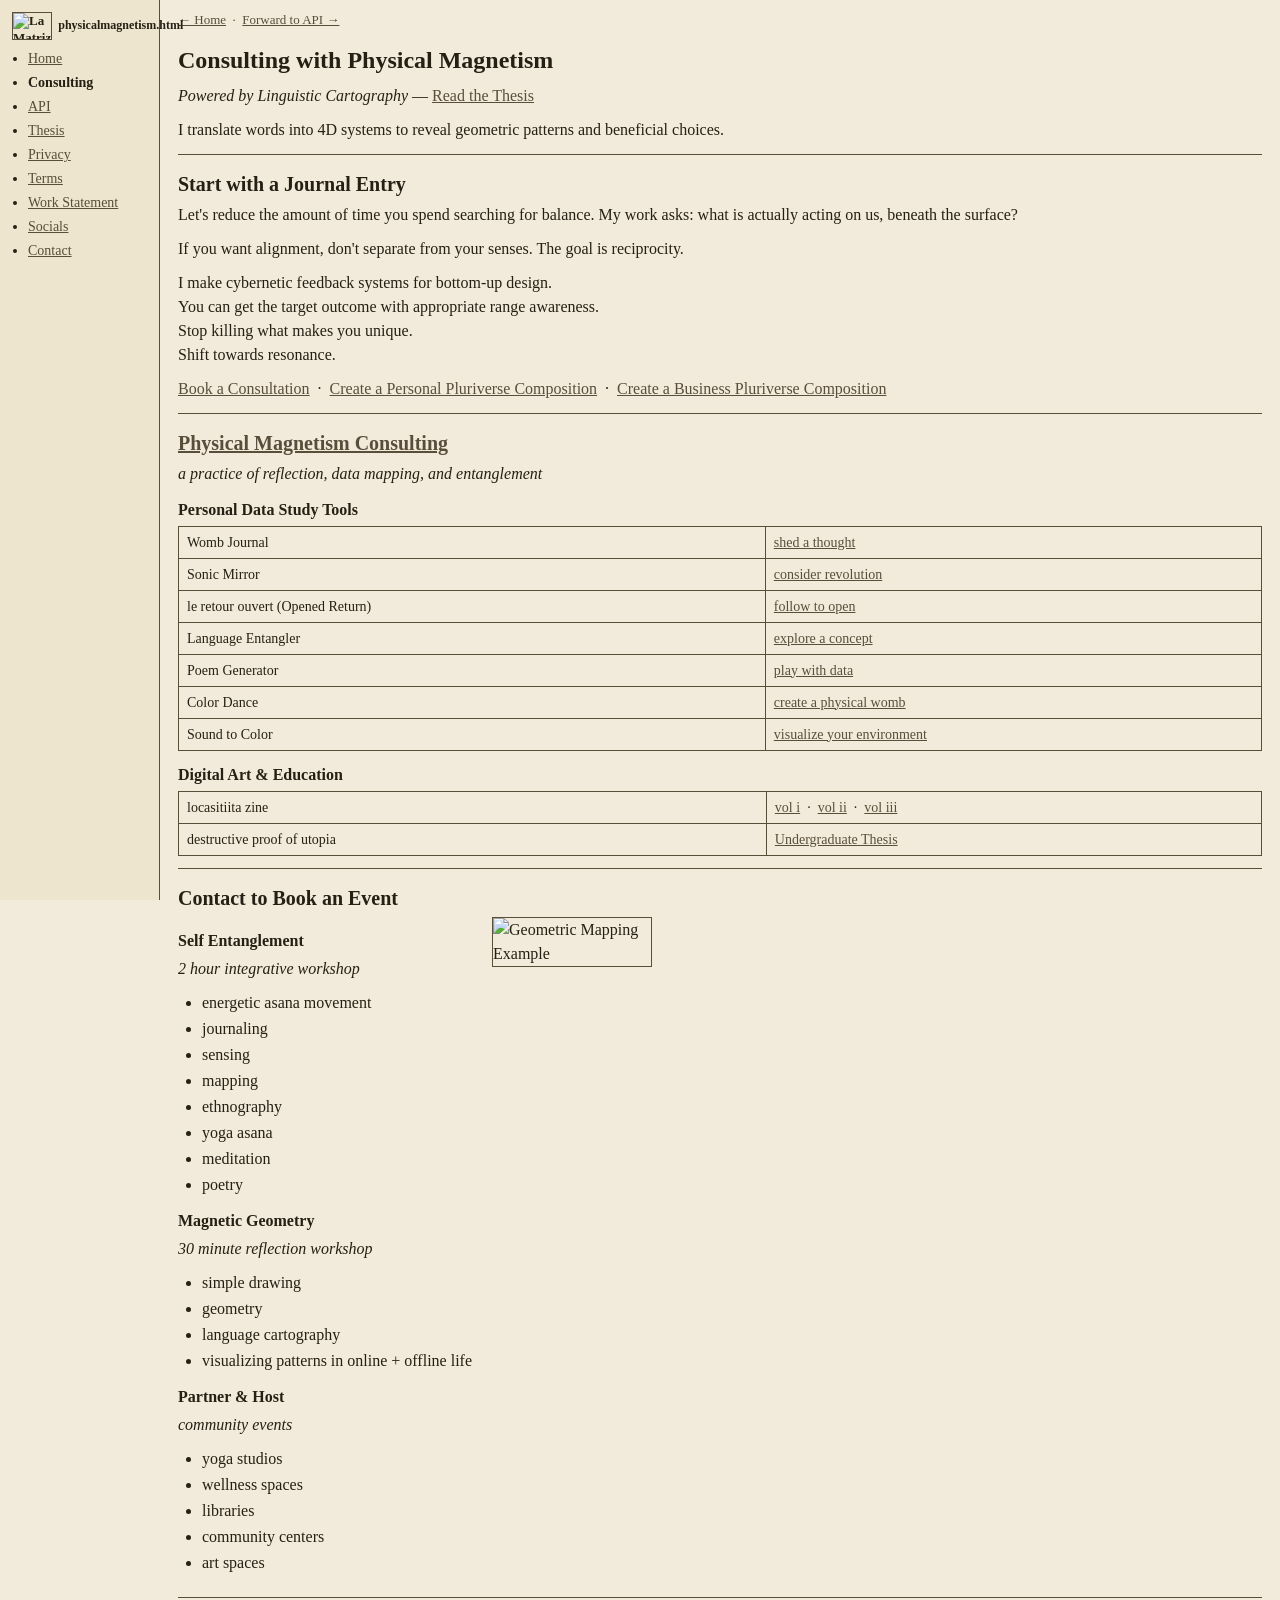
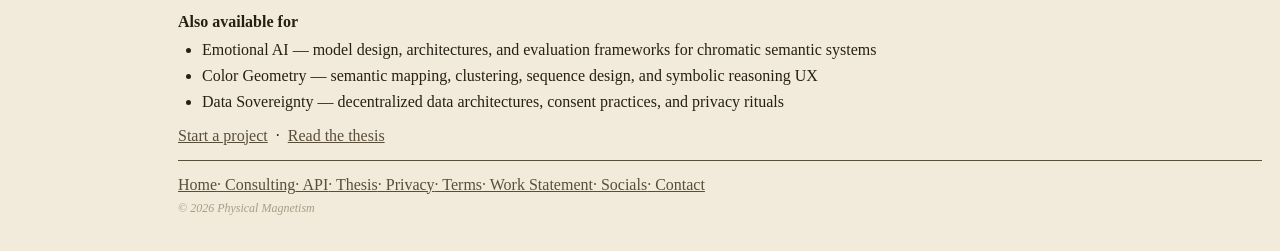
==== consulting.html @ 10ecc80a "Update fmt.Println output from 'Hello' to 'Goodbye'" ====
<!DOCTYPE html>
<html lang="en">
<head>
  <meta charset="utf-8">
  <title>Consulting — Physical Magnetism</title>
  <meta name="viewport" content="width=device-width, initial-scale=1">
  <meta name="description" content="Color-coded navigation for people and organizations. Map moods, memories, and habits into actionable color data with vector math. Coaching, workshops, and organizational change.">
  <link rel="stylesheet" href="assets/css/style.css">
  <link rel="stylesheet" href="https://cdnjs.cloudflare.com/ajax/libs/font-awesome/4.7.0/css/font-awesome.min.css">
  <meta property="og:title" content="Physical Magnetism Consulting">
  <meta property="og:description" content="Turn personal patterns into color-coded data. Grow with self-compassion. Redesign wellness by reclaiming from the inside out.">
  <script type="application/ld+json">
  {
    "@context":"https://schema.org",
    "@type":"ProfessionalService",
    "name":"Physical Magnetism Consulting",
    "url":"https://daniellegauthier.github.io/physicalmagnetism.html/consulting",
    "description":"Color intelligence consulting: coaching, workshops, and organizational design using semantic color math.",
    "areaServed":"Global"
  }
  </script>
</head>
<body>

<div class="page-wrap">

  <!-- SIDEBAR NAV -->
  <header>
    <a class="logo" href="/physicalmagnetism.html/">
      <img src="./assets/img/la matriz root only.png" alt="La Matriz logo">
      <span>physicalmagnetism.html</span>
    </a>
    <ul id="primaryNav">
      <li><a href="/physicalmagnetism.html/">Home</a></li>
      <li><strong>Consulting</strong></li>
      <li><a href="/physicalmagnetism.html/api">API</a></li>
      <li><a href="/physicalmagnetism.html/thesis">Thesis</a></li>
      <li><a href="/physicalmagnetism.html/privacy">Privacy</a></li>
      <li><a href="/physicalmagnetism.html/terms">Terms</a></li>
      <li><a href="/physicalmagnetism.html/gnh-work-statement">Work Statement</a></li>
      <li><a href="/physicalmagnetism.html/socials">Socials</a></li>
      <li><a href="/physicalmagnetism.html/contact">Contact</a></li>
    </ul>
  </header>

  <!-- MAIN CONTENT -->
  <main>

    <div class="breadcrumb">
      <a href="/physicalmagnetism.html/">← Home</a>
      &nbsp;·&nbsp;
      <a href="/physicalmagnetism.html/api">Forward to API →</a>
    </div>

    <h1>Consulting with Physical Magnetism</h1>

    <p><i>Powered by Linguistic Cartography</i> — <a href="/physicalmagnetism.html/thesis">Read the Thesis</a></p>

    <p>I translate words into 4D systems to reveal geometric patterns and beneficial choices.</p>

    <hr>

    <h2>Start with a Journal Entry</h2>

    <p>Let's reduce the amount of time you spend searching for balance. My work asks: what is actually acting on us, beneath the surface?</p>

    <p>If you want alignment, don't separate from your senses. The goal is reciprocity.</p>

    <p>I make cybernetic feedback systems for bottom-up design.<br>
    You can get the target outcome with appropriate range awareness.<br>
    Stop killing what makes you unique.<br>
    Shift towards resonance.</p>

    <p>
      <a href="mailto:daniellegauthier2028@u.northwestern.edu">Book a Consultation</a>
      &nbsp;·&nbsp;
      <a href="https://editor.p5js.org/danielle.gauthier6/full/QCKnAGTSh" target="_blank">Create a Personal Pluriverse Composition</a>
      &nbsp;·&nbsp;
      <a href="https://editor.p5js.org/danielle.gauthier6/full/ubnJx2fjD" target="_blank">Create a Business Pluriverse Composition</a>
    </p>

    <hr>

    <h2><a name="Tools">Physical Magnetism Consulting</a></h2>
    <p><i>a practice of reflection, data mapping, and entanglement</i></p>

    <h3>Personal Data Study Tools</h3>

    <table class="table-thin">
      <tr>
        <td>Womb Journal</td>
        <td><a href="https://editor.p5js.org/danielle.gauthier6/full/UQCgDYk7Y">shed a thought</a></td>
      </tr>
      <tr>
        <td>Sonic Mirror</td>
        <td><a href="https://editor.p5js.org/danielle.gauthier6/full/MUjGMUcQa">consider revolution</a></td>
      </tr>
      <tr>
        <td>le retour ouvert (Opened Return)</td>
        <td><a href="https://editor.p5js.org/danielle.gauthier6/full/TD5cWIAyF">follow to open</a></td>
      </tr>
      <tr>
        <td>Language Entangler</td>
        <td><a href="https://docs.google.com/spreadsheets/d/1f9bLfM0Z-9UA2cAxjXPMOPfu_QTDgPeLNGmZa6vpYf4/edit?usp=sharing">explore a concept</a></td>
      </tr>
      <tr>
        <td>Poem Generator</td>
        <td><a href="https://docs.google.com/spreadsheets/d/1xY7bdHrH6vYF24ND2mVLuHwfz6rR39mpGlOcW4nv6_Q/edit?usp=sharing">play with data</a></td>
      </tr>
      <tr>
        <td>Color Dance</td>
        <td><a href="https://editor.p5js.org/danielle.gauthier6/full/LN4763E7e">create a physical womb</a></td>
      </tr>
      <tr>
        <td>Sound to Color</td>
        <td><a href="https://editor.p5js.org/danielle.gauthier6/full/Rd5ll2FxD">visualize your environment</a></td>
      </tr>
    </table>

    <h3>Digital Art &amp; Education</h3>

    <table class="table-thin">
      <tr>
        <td>locasitiita zine</td>
        <td>
          <a href="https://drive.google.com/file/d/0B908Tv7dF0djN2IyeFRIYTVneDQ/view?usp=sharing&resourcekey=0-ykbKdmy56IcOqlrNtxfDOA">vol i</a>
          &nbsp;·&nbsp;
          <a href="https://drive.google.com/file/d/1Wyc52RCnheQ4eM17soRELqn1sS95nE2w/view?usp=sharing">vol ii</a>
          &nbsp;·&nbsp;
          <a href="https://drive.google.com/file/d/1OriPxwPJdP2R1Dx-RV4avvS5fjYZOgGS/view?usp=sharing">vol iii</a>
        </td>
      </tr>
      <tr>
        <td>destructive proof of utopia</td>
        <td><a href="https://drive.google.com/file/d/1WJAR9msfl7gYGvgrXPlm2n-GSRRZulFZ/view?usp=sharing">Undergraduate Thesis</a></td>
      </tr>
    </table>

    <hr>

    <h2>Contact to Book an Event</h2>

    <table>
      <tr>
        <td style="padding-right:20px;vertical-align:top;">

          <h3>Self Entanglement</h3>
          <p><i>2 hour integrative workshop</i></p>
          <ul>
            <li>energetic asana movement</li>
            <li>journaling</li>
            <li>sensing</li>
            <li>mapping</li>
            <li>ethnography</li>
            <li>yoga asana</li>
            <li>meditation</li>
            <li>poetry</li>
          </ul>

          <h3>Magnetic Geometry</h3>
          <p><i>30 minute reflection workshop</i></p>
          <ul>
            <li>simple drawing</li>
            <li>geometry</li>
            <li>language cartography</li>
            <li>visualizing patterns in online + offline life</li>
          </ul>

          <h3>Partner &amp; Host</h3>
          <p><i>community events</i></p>
          <ul>
            <li>yoga studios</li>
            <li>wellness spaces</li>
            <li>libraries</li>
            <li>community centers</li>
            <li>art spaces</li>
          </ul>

        </td>
        <td style="vertical-align:top;">
          <img src="./assets/img/geometric mapping.jpeg" alt="Geometric Mapping Example" width="160" style="border:1px solid #594E39;">
        </td>
      </tr>
    </table>

    <hr>

    <h3>Also available for</h3>
    <ul>
      <li>Emotional AI — model design, architectures, and evaluation frameworks for chromatic semantic systems</li>
      <li>Color Geometry — semantic mapping, clustering, sequence design, and symbolic reasoning UX</li>
      <li>Data Sovereignty — decentralized data architectures, consent practices, and privacy rituals</li>
    </ul>

    <p>
      <a href="mailto:daniellegauthier2028@u.northwestern.edu">Start a project</a>
      &nbsp;·&nbsp;
      <a href="/physicalmagnetism.html/thesis">Read the thesis</a>
    </p>

    <!-- Repeated nav at bottom -->
    <hr>
    <ul style="list-style:none;padding:0;margin:0;display:flex;flex-wrap:wrap;gap:0;">
      <li><a href="/physicalmagnetism.html/">Home</a></li>
      <li><a href="/physicalmagnetism.html/consulting"> · Consulting</a></li>
      <li><a href="/physicalmagnetism.html/api"> · API</a></li>
      <li><a href="/physicalmagnetism.html/thesis"> · Thesis</a></li>
      <li><a href="/physicalmagnetism.html/privacy"> · Privacy</a></li>
      <li><a href="/physicalmagnetism.html/terms"> · Terms</a></li>
      <li><a href="/physicalmagnetism.html/gnh-work-statement"> · Work Statement</a></li>
      <li><a href="/physicalmagnetism.html/socials"> · Socials</a></li>
      <li><a href="/physicalmagnetism.html/contact"> · Contact</a></li>
    </ul>
    <p class="meta">© <span id="y"></span> Physical Magnetism</p>

  </main>
</div><!-- end .page-wrap -->

<script>
  document.getElementById('y').textContent = new Date().getFullYear();
</script>

</body>
</html>
---- assets/css/style.css ----
/* =========================================================
   physicalmagnetism.html — style.css
   Reference aesthetic: jila.colorado.edu/~ajsh/insidebh/
   Document-web style. Earth palette. Browser-native structure.
   ========================================================= */

/* ---------- Reset (minimal — let browser do its thing) ---------- */
*, *::before, *::after { box-sizing: border-box; }
img, picture, video, canvas, svg { display: block; max-width: 100%; }
input, button, textarea, select { font: inherit; color: inherit; }

/* ---------- Design Tokens ---------- */
:root {
  --bg:           #F2EBDC;
  --surface:      #EDE5CE;
  --text:         #262014;
  --muted:        #594E39;
  --faint:        #A69D85;
  --border:       #594E39;
  --link:         #594E39;
  --link-visited: #7A4030;
  --link-hover:   #7A8C51;
  --accent:       #7A8C51;
  --accent-2:     #D9BA5F;
  --accent-rust:  #BF6849;
}

/* ---------- Base ---------- */
body {
  background: var(--bg);
  color: var(--text);
  font-family: Times New Roman, Times, serif;
  font-size: 16px;
  line-height: 1.5;
  margin: 0;
  padding: 0;
}

/* Links: underlined, colored — default web behavior */
a           { color: var(--link); text-decoration: underline; }
a:visited   { color: var(--link-visited); }
a:hover     { color: var(--link-hover); }

h1 { font-size: 24px; font-weight: bold; margin: 12px 0 6px; }
h2 { font-size: 20px; font-weight: bold; margin: 14px 0 4px; }
h3 { font-size: 16px; font-weight: bold; margin: 12px 0 4px; }

p  { margin: 0 0 10px; }
ul { margin: 4px 0 10px 24px; padding: 0; }
li { margin-bottom: 2px; }
hr { border: none; border-top: 1px solid var(--border); margin: 12px 0; }

pre, code {
  font-family: Courier New, Courier, monospace;
  font-size: 13px;
  background: var(--surface);
  padding: 0 2px;
}
pre {
  display: block;
  padding: 8px 10px;
  margin: 8px 0;
  border-left: 3px solid var(--accent);
  white-space: pre-wrap;
}

table { border-collapse: collapse; }
td    { vertical-align: top; padding: 0; }

/* ---------- Page layout: sidebar + content (table-based feel, CSS impl) ---------- */
.page-wrap {
  display: flex;
  align-items: flex-start;
  min-height: 100vh;
}

/* ---------- Sidebar nav ---------- */
.navbar,
header {
  width: 160px;
  flex-shrink: 0;
  border-right: 1px solid var(--border);
  background: var(--surface);
  padding: 12px 10px 20px 12px;
  min-height: 100vh;
  position: sticky;
  top: 0;
  align-self: flex-start;
}

/* The logo inside sidebar */
.logo {
  display: flex;
  align-items: center;
  gap: 6px;
  font-size: 13px;
  font-weight: bold;
  color: var(--text);
  text-decoration: none;
  margin-bottom: 8px;
  line-height: 1.3;
}
.logo img {
  height: 28px;
  width: auto;
  border: 1px solid var(--border);
}
.logo span { font-size: 12px; }

/* Nav label (site title above list) */
.navbar .nav-label,
header .nav-label {
  display: block;
  font-size: 11px;
  font-weight: bold;
  letter-spacing: 0.05em;
  text-transform: uppercase;
  color: var(--muted);
  margin-bottom: 6px;
}

/* Nav list */
#primaryNav {
  list-style: disc;
  margin: 0 0 0 16px;
  padding: 0;
}
#primaryNav li   { font-size: 14px; margin-bottom: 3px; }
#primaryNav a    { color: var(--link); text-decoration: underline; }
#primaryNav a:hover { color: var(--link-hover); }

/* Subnav: flatten — no dropdowns, just more list items */
.subnav { display: contents; }
.subnavbtn { display: none; }
.subnav-content { display: contents; }

/* Hide mobile toggle */
#menuToggle { display: none; }

/* Back/forward links in sidebar */
.sidebar-nav-prev-next {
  margin-top: 10px;
  font-size: 12px;
  color: var(--muted);
  list-style: none;
  margin-left: 0;
  padding: 0;
}
.sidebar-nav-prev-next li { margin-bottom: 2px; }

/* ---------- Main content area ---------- */
main {
  flex: 1;
  padding: 10px 18px 24px;
  min-width: 0;
}

/* Breadcrumb prev/next */
.breadcrumb {
  font-size: 13px;
  color: var(--muted);
  margin-bottom: 8px;
}
.breadcrumb a { color: var(--muted); }

/* ---------- JILA-style infobox (bordered definition box) ---------- */
.infobox {
  border: 1px solid var(--border);
  background: var(--surface);
  padding: 8px 12px;
  margin: 10px 0;
  display: table; /* shrink-wrap like inline-block but respects width */
  font-size: 15px;
}
.infobox ul { margin: 4px 0 0 20px; }
.infobox p  { margin: 0; }

/* ---------- Buttons: minimal, gold-tinted ---------- */
button,
.btn,
.btn.primary,
.btn.ghost {
  background: var(--accent-2);
  border: 1px solid var(--border);
  font-family: Times New Roman, Times, serif;
  font-size: 14px;
  padding: 3px 10px;
  cursor: pointer;
  color: var(--text);
  text-decoration: none;
  display: inline;
  border-radius: 0;
  box-shadow: none;
  letter-spacing: normal;
  font-weight: normal;
}
button:hover,
.btn:hover,
.btn.primary:hover,
.btn.ghost:hover {
  background: var(--accent);
  color: var(--bg);
}

/* ---------- Inputs ---------- */
input[type="text"],
input[type="number"] {
  background: var(--bg);
  border: 1px solid var(--text);
  font-family: Times New Roman, Times, serif;
  font-size: 15px;
  padding: 2px 4px;
  color: var(--text);
}
input[type="text"]::placeholder { color: var(--faint); font-style: italic; }
input[type="range"] { accent-color: var(--accent); vertical-align: middle; }

/* ---------- Sequence/color preview ---------- */
#sequence {
  display: flex;
  gap: 3px;
  flex-wrap: wrap;
  margin: 8px 0;
  /* override any grid from index.html */
  grid-template-columns: unset !important;
}

/* Individual swatch cells */
#sequence > div {
  width: 44px !important;
  height: 44px !important;
  border-radius: 0 !important;
  border: 1px solid var(--border) !important;
  display: flex;
  align-items: flex-end;
  padding: 2px;
}

/* Sequence number inside cell */
#sequence > div > div {
  font-size: 9px !important;
  color: rgba(255,255,255,0.75) !important;
  font-family: Courier New, monospace;
  mix-blend-mode: difference;
  text-shadow: none !important;
  text-align: left;
}

/* Log output */
#log {
  margin-top: 6px;
  font-size: 12px;
  color: var(--muted);
  background: none;
  border-left: 2px solid var(--faint);
  padding-left: 8px;
  line-height: 1.8;
}

.meta { font-size: 12px; color: var(--faint); font-style: italic; }

/* ---------- Controls layout (table-based in html is fine here) ---------- */
/* Let the index.html controls grid remain; just normalize font/appearance */
#controls {
  display: flex !important;
  flex-wrap: wrap;
  gap: 10px !important;
  grid-template-columns: unset !important;
}
#controls label {
  font-size: 14px;
  font-family: Times New Roman, Times, serif;
  color: var(--text);
  display: flex;
  flex-direction: column;
  gap: 2px;
}
#controls span.meta {
  font-size: 12px;
  color: var(--muted);
  font-style: italic;
}

/* ---------- Card (used for preview section) ---------- */
.card {
  background: transparent;
  border: none;
  border-radius: 0;
  padding: 0;
  box-shadow: none;
}
.card:hover { transform: none; background: transparent; }
.card .icon { display: none; }
.card h2 { font-size: 20px; font-weight: bold; }
.card p   { font-size: 15px; color: var(--muted); }

/* grid around the preview section: remove card-grid styling */
.grid .container {
  display: block !important;
  grid-template-columns: unset !important;
}
.grid { padding: 0; }

/* ---------- CTA band ---------- */
.cta-band {
  padding: 14px 0;
  background: transparent;
  border-top: 1px solid var(--border);
  border-bottom: 1px solid var(--border);
  text-align: left;
}
.cta-band h2 {
  font-size: 17px;
  font-weight: normal;
  font-style: italic;
  letter-spacing: normal;
  text-align: left;
  display: inline;
}
.cta-band .actions {
  display: inline;
  margin-top: 0;
}
.cta-band a.btn {
  font-size: 14px;
  margin-left: 10px;
}

/* ---------- Footer ---------- */
footer {
  border-top: 1px solid var(--border);
  padding: 10px 0 24px;
  font-size: 13px;
  color: var(--muted);
}

.footer-inner {
  display: block;
}

/* Repeated nav at footer — inline dot-separated list */
footer #primaryNav {
  list-style: none;
  margin: 0 0 6px;
  padding: 0;
  display: flex;
  flex-wrap: wrap;
  gap: 0;
}
footer #primaryNav li { display: inline; margin: 0; }
footer #primaryNav li::after { content: " · "; color: var(--faint); }
footer #primaryNav li:last-child::after { content: ""; }
footer #primaryNav a { font-size: 13px; color: var(--muted); text-decoration: underline; }
footer #primaryNav a:hover { color: var(--link-hover); }
footer .subnavbtn { display: none; }
footer .subnav-content { display: contents; }
footer .subnav-content a { font-size: 13px; color: var(--muted); }

.footer-meta { font-size: 12px; color: var(--faint); margin-top: 4px; }

/* ---------- Proof/bullets section ---------- */
.proof { padding: 0 0 14px; }
.proof .bullets { display: block; }
.proof .bullets li {
  list-style: disc;
  background: none;
  border: none;
  border-radius: 0;
  padding: 0;
  color: var(--muted);
  font-size: 14px;
}

/* ---------- Grid-score / table components ---------- */
.grid-score {
  display: grid;
  grid-template-columns: repeat(5, 1fr);
  grid-auto-rows: 120px;
  border-top: 1px solid var(--border);
  border-left: 1px solid var(--border);
}
.cell {
  border-right: 1px solid var(--border);
  border-bottom: 1px solid var(--border);
  padding: 12px;
  font-size: 14px;
  line-height: 1.5;
  display: flex;
  align-items: center;
}
.cell.small  { font-size: 12px; }
.cell.title  { font-size: 18px; font-weight: bold; }
.cell.empty  { background: transparent; }

.table-thin { border-collapse: collapse; width: 100%; font-size: 14px; }
.table-thin th, .table-thin td {
  border: 1px solid var(--border);
  padding: 5px 8px;
  text-align: left;
  font-weight: normal;
}
.table-thin th { border-bottom-width: 2px; font-weight: bold; }

/* ---------- Utilities ---------- */
.hidden { display: none !important; }
.visually-hidden {
  position: absolute !important; width: 1px; height: 1px;
  padding: 0; margin: -1px; overflow: hidden; clip: rect(0 0 0 0);
  white-space: nowrap; border: 0;
}
hr.sep { border: 0; height: 1px; background: var(--border); margin: 12px 0; }

/* ---------- Mobile ---------- */
@media (max-width: 640px) {
  .page-wrap { flex-direction: column; }
  .navbar, header {
    width: 100%;
    min-height: auto;
    position: static;
    border-right: none;
    border-bottom: 1px solid var(--border);
    padding: 10px 12px;
  }
  #primaryNav {
    display: flex;
    flex-wrap: wrap;
    list-style: none;
    margin: 0;
    gap: 0;
  }
  #primaryNav li { display: inline; }
  #primaryNav li::after { content: " · "; color: var(--faint); }
  #primaryNav li:last-child::after { content: ""; }
  main { padding: 10px 12px; }
}

/* ---------- Motion ---------- */
@media (prefers-reduced-motion: reduce) {
  * {
    animation-duration: .001ms !important;
    transition-duration: .001ms !important;
    scroll-behavior: auto !important;
  }
}
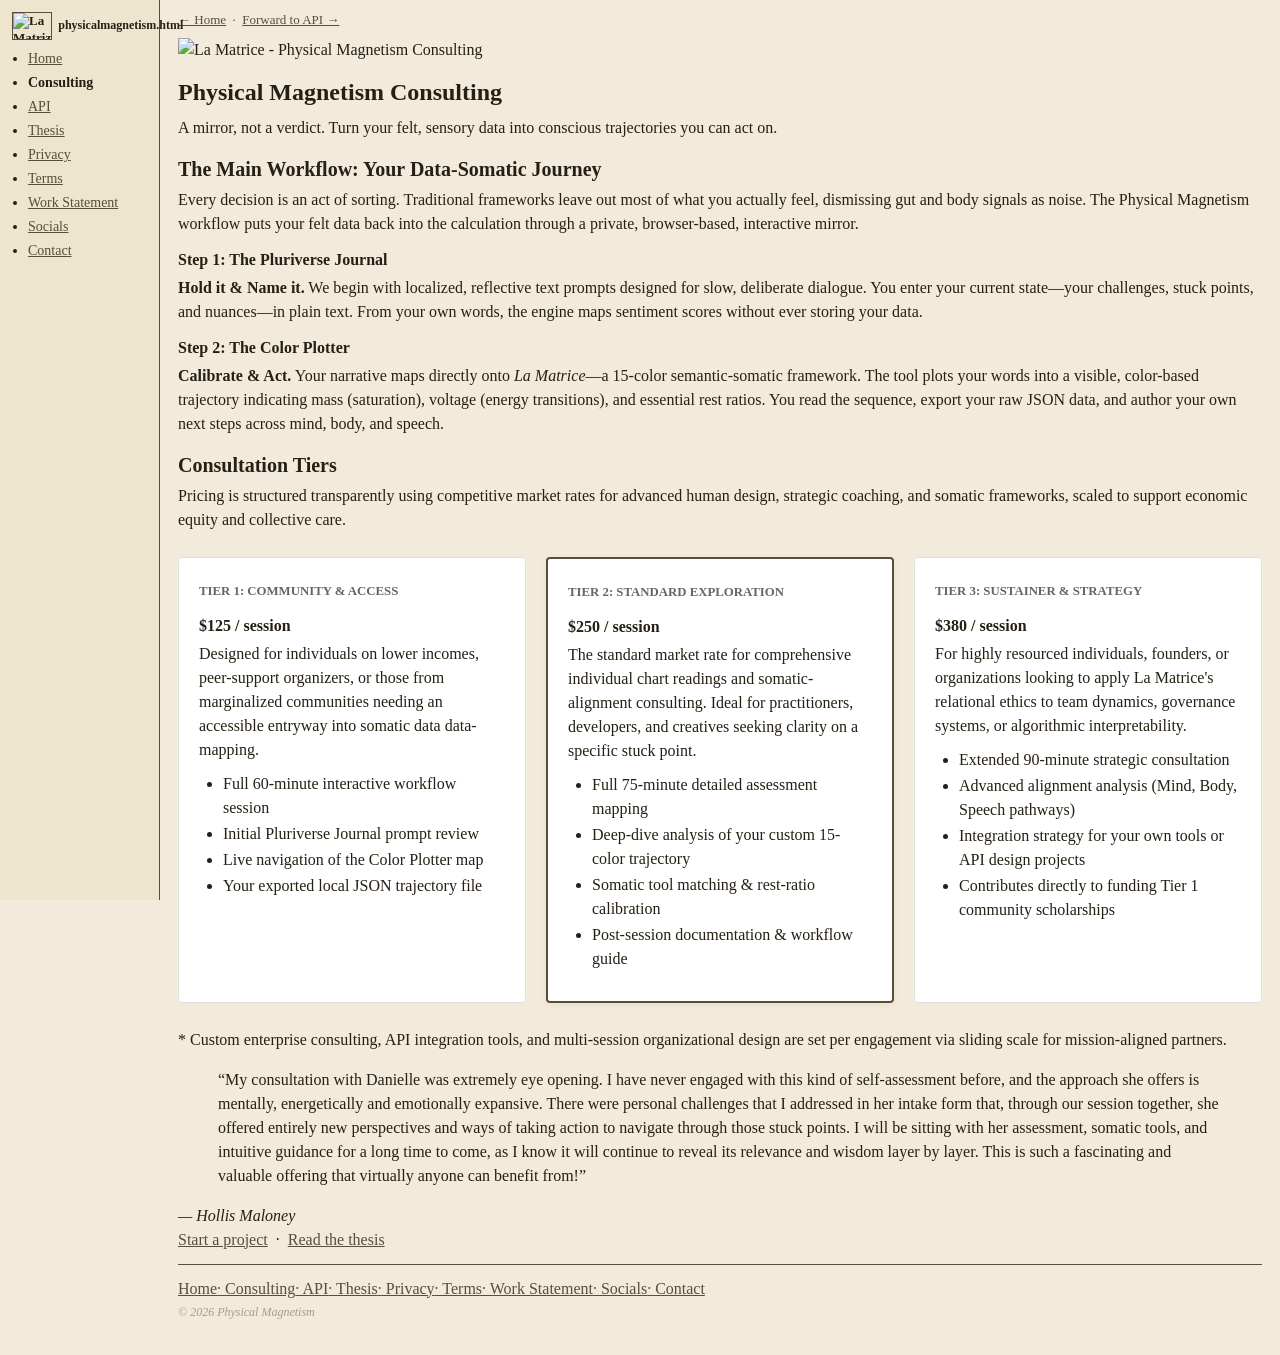
==== commit 33564827: "Enhance consulting page with styles and new content Added inline styles for workflow and pricing sec" ====
--- a/consulting.html
+++ b/consulting.html
@@ -19,12 +19,24 @@
     "areaServed":"Global"
   }
   </script>
+  <style>
+    /* Inline additions to complement assets/css/style.css */
+    .workflow-box { background: rgba(0,0,0,0.02); padding: 20px; border-left: 3px solid #594E39; margin: 20px 0; }
+    .pricing-grid { display: grid; grid-template-columns: repeat(auto-fit, minmax(240px, 1fr)); gap: 20px; margin: 25px 0; }
+    .pricing-tier { border: 1px solid #e0e0e0; padding: 20px; border-radius: 4px; background: #fff; }
+    .pricing-tier.featured { border: 2px solid #594E39; box-shadow: 0 2px 8px rgba(0,0,0,0.05); }
+    .tier-label { font-size: 0.8rem; text-transform: uppercase; tracking-spacing: 1px; color: #666; font-weight: bold; }
+    .price { font-size: 1.8rem; font-weight: bold; margin: 10px 0; color: #111; }
+    .price span { font-size: 1rem; font-weight: normal; color: #666; }
+    .testimonial-box { background: #faf9f6; padding: 25px; border-radius: 4px; border: 1px dashed #594E39; margin: 30px 0; font-style: italic; }
+    .testimonial-box blockquote { margin: 0 0 10px 0; padding: 0; border: none; }
+    .testimonial-box cite { font-weight: bold; font-style: normal; display: block; text-align: right; }
+  </style>
 </head>
 <body>
 
 <div class="page-wrap">
 
-  <!-- SIDEBAR NAV -->
   <header>
     <a class="logo" href="/physicalmagnetism.html/">
       <img src="./assets/img/la matriz root only.png" alt="La Matriz logo">
@@ -43,7 +55,6 @@
     </ul>
   </header>
 
-  <!-- MAIN CONTENT -->
   <main>
 
     <div class="breadcrumb">
@@ -52,145 +63,95 @@
       <a href="/physicalmagnetism.html/api">Forward to API →</a>
     </div>
 
-    <h1>Consulting with Physical Magnetism</h1>
+  <!-- CONSULTING SECTION -->
+<section id="consulting" class="consulting-container">
+  
+  <!-- BRAND HEADER & LOGO INTEGRATION -->
+  <div class="consulting-header">
+    <img src="la matriz root only.png" alt="La Matrice - Physical Magnetism Consulting" class="consulting-logo" />
+    <h1>Physical Magnetism Consulting</h1>
+    <p class="subtitle">A mirror, not a verdict. Turn your felt, sensory data into conscious trajectories you can act on.</p>
+  </div>
 
-    <p><i>Powered by Linguistic Cartography</i> — <a href="/physicalmagnetism.html/thesis">Read the Thesis</a></p>
+  <!-- THE WORKFLOW CLEARLY DEFINED -->
+  <div class="workflow-section">
+    <h2>The Main Workflow: Your Data-Somatic Journey</h2>
+    <p class="workflow-intro">
+      Every decision is an act of sorting. Traditional frameworks leave out most of what you actually feel, dismissing gut and body signals as noise. The Physical Magnetism workflow puts your felt data back into the calculation through a private, browser-based, interactive mirror. 
+    </p>
+    
+    <div class="workflow-steps">
+      <div class="step-card">
+        <h3>Step 1: The Pluriverse Journal</h3>
+        <p><strong>Hold it & Name it.</strong> We begin with localized, reflective text prompts designed for slow, deliberate dialogue. You enter your current state—your challenges, stuck points, and nuances—in plain text. From your own words, the engine maps sentiment scores without ever storing your data.</p>
+      </div>
+      
+      <div class="step-card">
+        <h3>Step 2: The Color Plotter</h3>
+        <p><strong>Calibrate & Act.</strong> Your narrative maps directly onto <em>La Matrice</em>—a 15-color semantic-somatic framework. The tool plots your words into a visible, color-based trajectory indicating mass (saturation), voltage (energy transitions), and essential rest ratios. You read the sequence, export your raw JSON data, and author your own next steps across mind, body, and speech.</p>
+      </div>
+    </div>
+  </div>
 
-    <p>I translate words into 4D systems to reveal geometric patterns and beneficial choices.</p>
+  <!-- MARKET-ALIGNED TIERED PRICING -->
+  <div class="pricing-section">
+    <h2>Consultation Tiers</h2>
+    <p class="pricing-intro">
+      Pricing is structured transparently using competitive market rates for advanced human design, strategic coaching, and somatic frameworks, scaled to support economic equity and collective care.
+    </p>
+    
+    <div class="pricing-grid">
+      <!-- TIER 1: THE ACCESSIBLE/SEED TIER -->
+      <div class="pricing-tier">
+        <span class="tier-label">Tier 1: Community & Access</span>
+        <h3>$125 <span class="per-session">/ session</span></h3>
+        <p class="tier-desc">Designed for individuals on lower incomes, peer-support organizers, or those from marginalized communities needing an accessible entryway into somatic data data-mapping.</p>
+        <ul>
+          <li>Full 60-minute interactive workflow session</li>
+          <li>Initial Pluriverse Journal prompt review</li>
+          <li>Live navigation of the Color Plotter map</li>
+          <li>Your exported local JSON trajectory file</li>
+        </ul>
+      </div>
 
-    <hr>
+      <!-- TIER 2: THE STANDARD DEEP DIVE -->
+      <div class="pricing-tier featured">
+        <span class="tier-label">Tier 2: Standard Exploration</span>
+        <h3>$250 <span class="per-session">/ session</span></h3>
+        <p class="tier-desc">The standard market rate for comprehensive individual chart readings and somatic-alignment consulting. Ideal for practitioners, developers, and creatives seeking clarity on a specific stuck point.</p>
+        <ul>
+          <li>Full 75-minute detailed assessment mapping</li>
+          <li>Deep-dive analysis of your custom 15-color trajectory</li>
+          <li>Somatic tool matching & rest-ratio calibration</li>
+          <li>Post-session documentation & workflow guide</li>
+        </ul>
+      </div>
 
-    <h2>Start with a Journal Entry</h2>
+      <!-- TIER 3: STRATEGIC & SYSTEM ALIGNMENT -->
+      <div class="pricing-tier">
+        <span class="tier-label">Tier 3: Sustainer & Strategy</span>
+        <h3>$380 <span class="per-session">/ session</span></h3>
+        <p class="tier-desc">For highly resourced individuals, founders, or organizations looking to apply La Matrice's relational ethics to team dynamics, governance systems, or algorithmic interpretability.</p>
+        <ul>
+          <li>Extended 90-minute strategic consultation</li>
+          <li>Advanced alignment analysis (Mind, Body, Speech pathways)</li>
+          <li>Integration strategy for your own tools or API design projects</li>
+          <li>Contributes directly to funding Tier 1 community scholarships</li>
+        </ul>
+      </div>
+    </div>
+    <p class="sliding-scale-note">* Custom enterprise consulting, API integration tools, and multi-session organizational design are set per engagement via sliding scale for mission-aligned partners.</p>
+  </div>
 
-    <p>Let's reduce the amount of time you spend searching for balance. My work asks: what is actually acting on us, beneath the surface?</p>
+  <!-- FEATURED TESTIMONIAL -->
+  <div class="testimonial-section">
+    <blockquote>
+      “My consultation with Danielle was extremely eye opening. I have never engaged with this kind of self-assessment before, and the approach she offers is mentally, energetically and emotionally expansive. There were personal challenges that I addressed in her intake form that, through our session together, she offered entirely new perspectives and ways of taking action to navigate through those stuck points. I will be sitting with her assessment, somatic tools, and intuitive guidance for a long time to come, as I know it will continue to reveal its relevance and wisdom layer by layer. This is such a fascinating and valuable offering that virtually anyone can benefit from!”
+    </blockquote>
+    <cite>— Hollis Maloney</cite>
+  </div>
 
-    <p>If you want alignment, don't separate from your senses. The goal is reciprocity.</p>
-
-    <p>I make cybernetic feedback systems for bottom-up design.<br>
-    You can get the target outcome with appropriate range awareness.<br>
-    Stop killing what makes you unique.<br>
-    Shift towards resonance.</p>
-
-    <p>
-      <a href="mailto:daniellegauthier2028@u.northwestern.edu">Book a Consultation</a>
-      &nbsp;·&nbsp;
-      <a href="https://editor.p5js.org/danielle.gauthier6/full/QCKnAGTSh" target="_blank">Create a Personal Pluriverse Composition</a>
-      &nbsp;·&nbsp;
-      <a href="https://editor.p5js.org/danielle.gauthier6/full/ubnJx2fjD" target="_blank">Create a Business Pluriverse Composition</a>
-    </p>
-
-    <hr>
-
-    <h2><a name="Tools">Physical Magnetism Consulting</a></h2>
-    <p><i>a practice of reflection, data mapping, and entanglement</i></p>
-
-    <h3>Personal Data Study Tools</h3>
-
-    <table class="table-thin">
-      <tr>
-        <td>Womb Journal</td>
-        <td><a href="https://editor.p5js.org/danielle.gauthier6/full/UQCgDYk7Y">shed a thought</a></td>
-      </tr>
-      <tr>
-        <td>Sonic Mirror</td>
-        <td><a href="https://editor.p5js.org/danielle.gauthier6/full/MUjGMUcQa">consider revolution</a></td>
-      </tr>
-      <tr>
-        <td>le retour ouvert (Opened Return)</td>
-        <td><a href="https://editor.p5js.org/danielle.gauthier6/full/TD5cWIAyF">follow to open</a></td>
-      </tr>
-      <tr>
-        <td>Language Entangler</td>
-        <td><a href="https://docs.google.com/spreadsheets/d/1f9bLfM0Z-9UA2cAxjXPMOPfu_QTDgPeLNGmZa6vpYf4/edit?usp=sharing">explore a concept</a></td>
-      </tr>
-      <tr>
-        <td>Poem Generator</td>
-        <td><a href="https://docs.google.com/spreadsheets/d/1xY7bdHrH6vYF24ND2mVLuHwfz6rR39mpGlOcW4nv6_Q/edit?usp=sharing">play with data</a></td>
-      </tr>
-      <tr>
-        <td>Color Dance</td>
-        <td><a href="https://editor.p5js.org/danielle.gauthier6/full/LN4763E7e">create a physical womb</a></td>
-      </tr>
-      <tr>
-        <td>Sound to Color</td>
-        <td><a href="https://editor.p5js.org/danielle.gauthier6/full/Rd5ll2FxD">visualize your environment</a></td>
-      </tr>
-    </table>
-
-    <h3>Digital Art &amp; Education</h3>
-
-    <table class="table-thin">
-      <tr>
-        <td>locasitiita zine</td>
-        <td>
-          <a href="https://drive.google.com/file/d/0B908Tv7dF0djN2IyeFRIYTVneDQ/view?usp=sharing&resourcekey=0-ykbKdmy56IcOqlrNtxfDOA">vol i</a>
-          &nbsp;·&nbsp;
-          <a href="https://drive.google.com/file/d/1Wyc52RCnheQ4eM17soRELqn1sS95nE2w/view?usp=sharing">vol ii</a>
-          &nbsp;·&nbsp;
-          <a href="https://drive.google.com/file/d/1OriPxwPJdP2R1Dx-RV4avvS5fjYZOgGS/view?usp=sharing">vol iii</a>
-        </td>
-      </tr>
-      <tr>
-        <td>destructive proof of utopia</td>
-        <td><a href="https://drive.google.com/file/d/1WJAR9msfl7gYGvgrXPlm2n-GSRRZulFZ/view?usp=sharing">Undergraduate Thesis</a></td>
-      </tr>
-    </table>
-
-    <hr>
-
-    <h2>Contact to Book an Event</h2>
-
-    <table>
-      <tr>
-        <td style="padding-right:20px;vertical-align:top;">
-
-          <h3>Self Entanglement</h3>
-          <p><i>2 hour integrative workshop</i></p>
-          <ul>
-            <li>energetic asana movement</li>
-            <li>journaling</li>
-            <li>sensing</li>
-            <li>mapping</li>
-            <li>ethnography</li>
-            <li>yoga asana</li>
-            <li>meditation</li>
-            <li>poetry</li>
-          </ul>
-
-          <h3>Magnetic Geometry</h3>
-          <p><i>30 minute reflection workshop</i></p>
-          <ul>
-            <li>simple drawing</li>
-            <li>geometry</li>
-            <li>language cartography</li>
-            <li>visualizing patterns in online + offline life</li>
-          </ul>
-
-          <h3>Partner &amp; Host</h3>
-          <p><i>community events</i></p>
-          <ul>
-            <li>yoga studios</li>
-            <li>wellness spaces</li>
-            <li>libraries</li>
-            <li>community centers</li>
-            <li>art spaces</li>
-          </ul>
-
-        </td>
-        <td style="vertical-align:top;">
-          <img src="./assets/img/geometric mapping.jpeg" alt="Geometric Mapping Example" width="160" style="border:1px solid #594E39;">
-        </td>
-      </tr>
-    </table>
-
-    <hr>
-
-    <h3>Also available for</h3>
-    <ul>
-      <li>Emotional AI — model design, architectures, and evaluation frameworks for chromatic semantic systems</li>
-      <li>Color Geometry — semantic mapping, clustering, sequence design, and symbolic reasoning UX</li>
-      <li>Data Sovereignty — decentralized data architectures, consent practices, and privacy rituals</li>
-    </ul>
+</section>
 
     <p>
       <a href="mailto:daniellegauthier2028@u.northwestern.edu">Start a project</a>
@@ -198,7 +159,6 @@
       <a href="/physicalmagnetism.html/thesis">Read the thesis</a>
     </p>
 
-    <!-- Repeated nav at bottom -->
     <hr>
     <ul style="list-style:none;padding:0;margin:0;display:flex;flex-wrap:wrap;gap:0;">
       <li><a href="/physicalmagnetism.html/">Home</a></li>
@@ -214,9 +174,7 @@
     <p class="meta">© <span id="y"></span> Physical Magnetism</p>
 
   </main>
-</div><!-- end .page-wrap -->
-
-<script>
+</div><script>
   document.getElementById('y').textContent = new Date().getFullYear();
 </script>
 
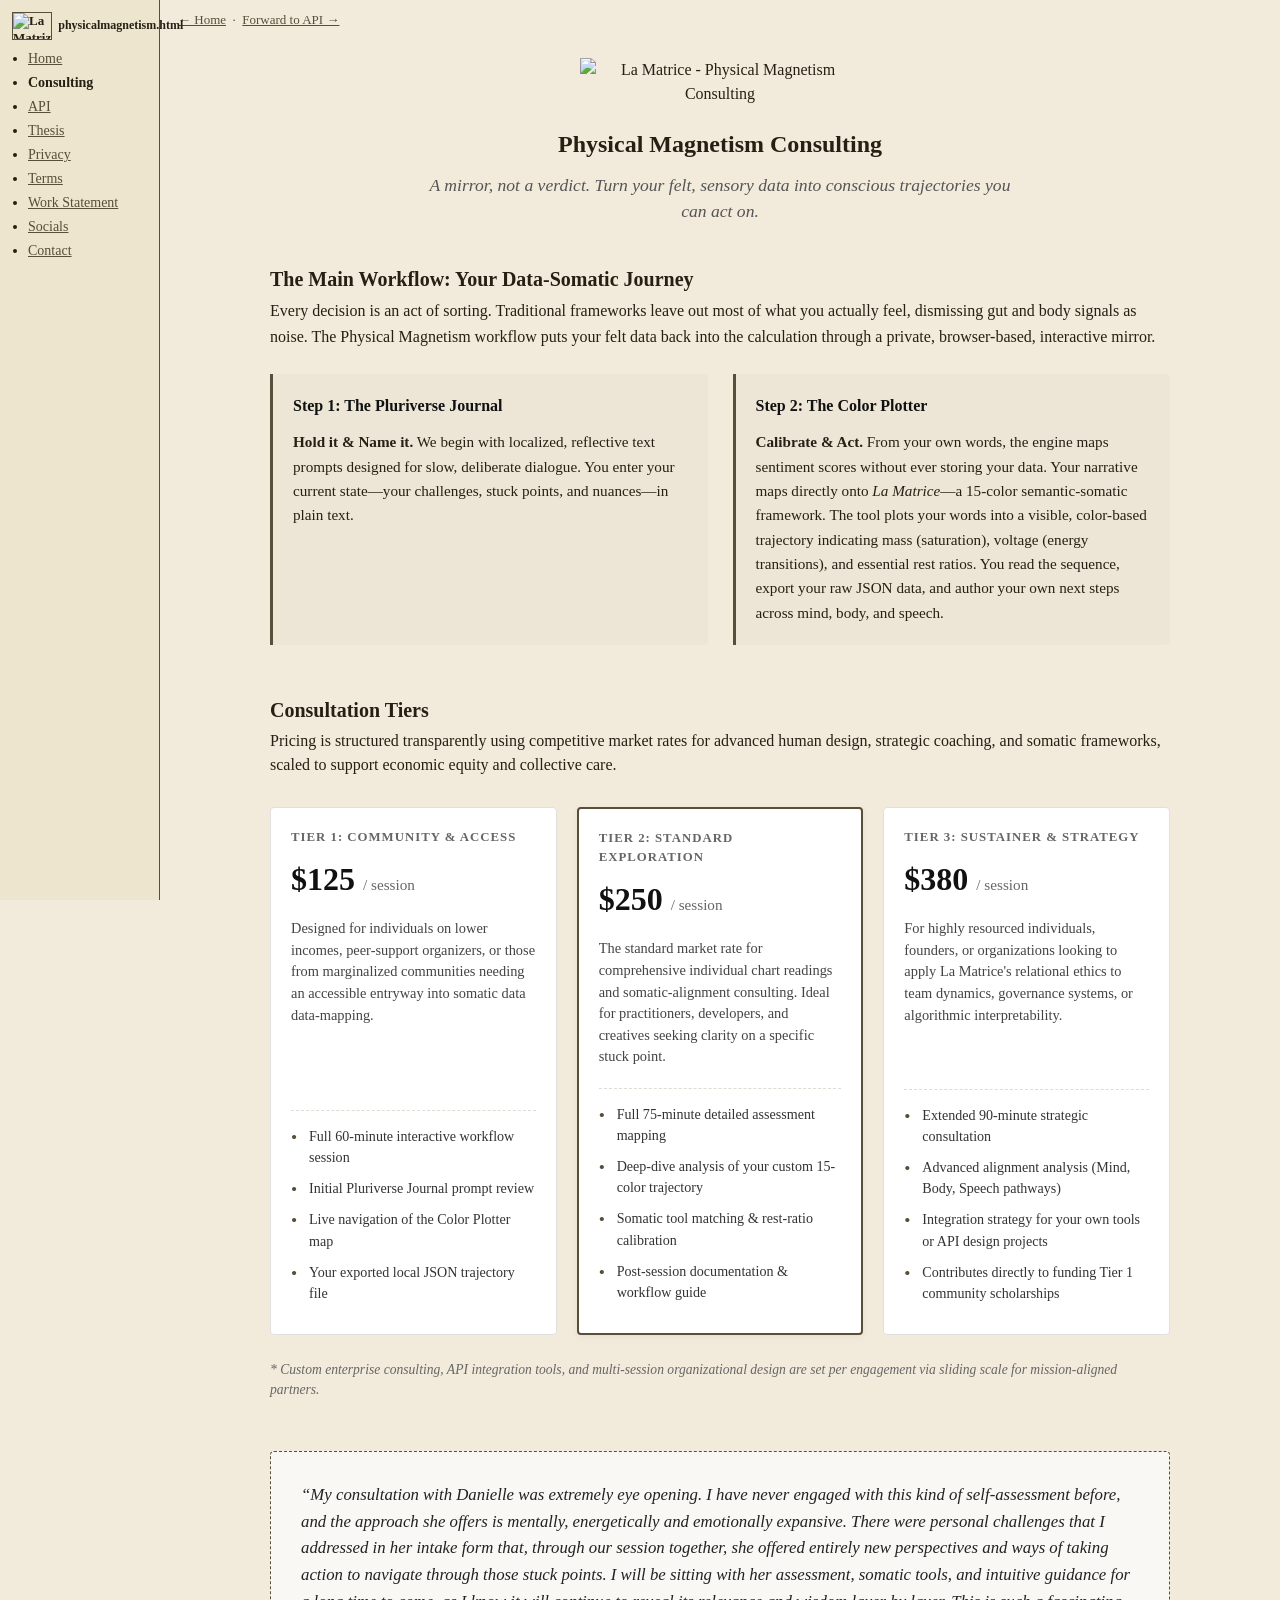
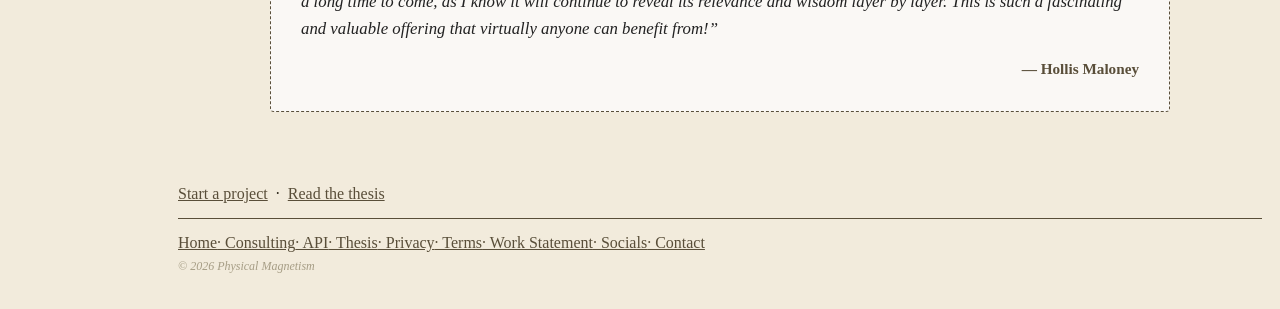
==== commit b7b0f8d5: "Revise text in workflow steps for clarity" ====
--- a/consulting.html
+++ b/consulting.html
@@ -83,12 +83,12 @@
     <div class="workflow-steps">
       <div class="step-card">
         <h3>Step 1: The Pluriverse Journal</h3>
-        <p><strong>Hold it & Name it.</strong> We begin with localized, reflective text prompts designed for slow, deliberate dialogue. You enter your current state—your challenges, stuck points, and nuances—in plain text. From your own words, the engine maps sentiment scores without ever storing your data.</p>
+        <p><strong>Hold it & Name it.</strong> We begin with localized, reflective text prompts designed for slow, deliberate dialogue. You enter your current state—your challenges, stuck points, and nuances—in plain text. </p>
       </div>
       
       <div class="step-card">
         <h3>Step 2: The Color Plotter</h3>
-        <p><strong>Calibrate & Act.</strong> Your narrative maps directly onto <em>La Matrice</em>—a 15-color semantic-somatic framework. The tool plots your words into a visible, color-based trajectory indicating mass (saturation), voltage (energy transitions), and essential rest ratios. You read the sequence, export your raw JSON data, and author your own next steps across mind, body, and speech.</p>
+        <p><strong>Calibrate & Act.</strong> From your own words, the engine maps sentiment scores without ever storing your data. Your narrative maps directly onto <em>La Matrice</em>—a 15-color semantic-somatic framework. The tool plots your words into a visible, color-based trajectory indicating mass (saturation), voltage (energy transitions), and essential rest ratios. You read the sequence, export your raw JSON data, and author your own next steps across mind, body, and speech.</p>
       </div>
     </div>
   </div>
--- a/assets/css/style.css
+++ b/assets/css/style.css
@@ -442,3 +442,212 @@
     scroll-behavior: auto !important;
   }
 }
+
+/* ==========================================================================
+   7/8/26 PHYSICAL MAGNETISM CONSULTING STYLES
+   ========================================================================== */
+
+.consulting-container {
+  max-width: 900px;
+  margin: 0 auto;
+  padding: 20px 0;
+}
+
+/* Header & Logo Integration */
+.consulting-header {
+  text-align: center;
+  margin-bottom: 40px;
+}
+
+.consulting-logo {
+  max-width: 280px;
+  height: auto;
+  margin: 0 auto 20px auto;
+  display: block;
+}
+
+.consulting-header h1 {
+  margin-bottom: 10px;
+}
+
+.subtitle {
+  font-style: italic;
+  color: #555;
+  font-size: 1.1rem;
+  max-width: 600px;
+  margin: 0 auto;
+  line-height: 1.5;
+}
+
+/* Workflow Section */
+.workflow-section {
+  margin-bottom: 50px;
+}
+
+.workflow-intro {
+  margin-bottom: 25px;
+  line-height: 1.6;
+}
+
+.workflow-steps {
+  display: grid;
+  grid-template-columns: repeat(auto-fit, minmax(300px, 1fr));
+  gap: 25px;
+  margin-top: 20px;
+}
+
+.step-card {
+  background: rgba(89, 78, 57, 0.03); /* Subtle tint using your border color */
+  border-left: 3px solid #594E39;
+  padding: 20px;
+  border-radius: 0 4px 4px 0;
+}
+
+.step-card h3 {
+  margin-top: 0;
+  margin-bottom: 12px;
+  color: #111;
+}
+
+.step-card p {
+  margin: 0;
+  font-size: 0.95rem;
+  line-height: 1.6;
+}
+
+/* Tiered Pricing Section */
+.pricing-section {
+  margin: 50px 0;
+}
+
+.pricing-intro {
+  margin-bottom: 30px;
+}
+
+.pricing-grid {
+  display: grid;
+  grid-template-columns: repeat(auto-fit, minmax(260px, 1fr));
+  gap: 20px;
+  align-items: stretch;
+}
+
+.pricing-tier {
+  border: 1px solid #e0dcd3;
+  border-radius: 6px;
+  padding: 25px;
+  background: #fff;
+  display: flex;
+  flex-direction: column;
+  position: relative;
+}
+
+/* Highlighted container for Tier 2 */
+.pricing-tier.featured {
+  border: 2px solid #594E39;
+  box-shadow: 0 4px 12px rgba(89, 78, 57, 0.08);
+}
+
+.tier-label {
+  font-size: 0.75rem;
+  text-transform: uppercase;
+  letter-spacing: 1px;
+  font-weight: bold;
+  color: #6d6350;
+  display: block;
+  margin-bottom: 8px;
+}
+
+.pricing-tier h3 {
+  font-size: 2rem;
+  margin: 0 0 15px 0;
+  color: #111;
+  font-weight: bold;
+}
+
+.per-session {
+  font-size: 0.95rem;
+  font-weight: normal;
+  color: #666;
+}
+
+.tier-desc {
+  font-size: 0.9rem;
+  line-height: 1.5;
+  color: #444;
+  margin-bottom: 20px;
+}
+
+.pricing-tier ul {
+  list-style-type: none;
+  padding: 0;
+  margin: auto 0 0 0; /* Pushes list to fill spaces evenly */
+  border-top: 1px dashed #e0dcd3;
+  padding-top: 15px;
+}
+
+.pricing-tier li {
+  font-size: 0.88rem;
+  line-height: 1.5;
+  margin-bottom: 10px;
+  position: relative;
+  padding-left: 18px;
+  color: #333;
+}
+
+/* Custom organic bullet indicators */
+.pricing-tier li::before {
+  content: "•";
+  color: #594E39;
+  position: absolute;
+  left: 0;
+  font-size: 1.1rem;
+  top: -2px;
+}
+
+.sliding-scale-note {
+  font-size: 0.85rem;
+  font-style: italic;
+  color: #666;
+  margin-top: 20px;
+}
+
+/* Testimonial Feature Section */
+.testimonial-section {
+  background: #faf8f5; /* Clean paper texture tone */
+  border: 1px dashed #594E39;
+  padding: 30px;
+  border-radius: 4px;
+  margin: 50px 0;
+}
+
+.testimonial-section blockquote {
+  font-style: italic;
+  font-size: 1.05rem;
+  line-height: 1.6;
+  color: #222;
+  margin: 0 0 15px 0;
+  padding: 0;
+  border: none;
+}
+
+.testimonial-section cite {
+  display: block;
+  text-align: right;
+  font-weight: bold;
+  font-style: normal;
+  color: #594E39;
+  font-size: 0.95rem;
+}
+
+/* Mobile Responsiveness Fine-tuning */
+@media (max-width: 600px) {
+  .pricing-grid {
+    grid-template-columns: 1fr;
+  }
+  .workflow-steps {
+    grid-template-columns: 1fr;
+  }
+  .testimonial-section {
+    padding: 20px;
+  }
+}
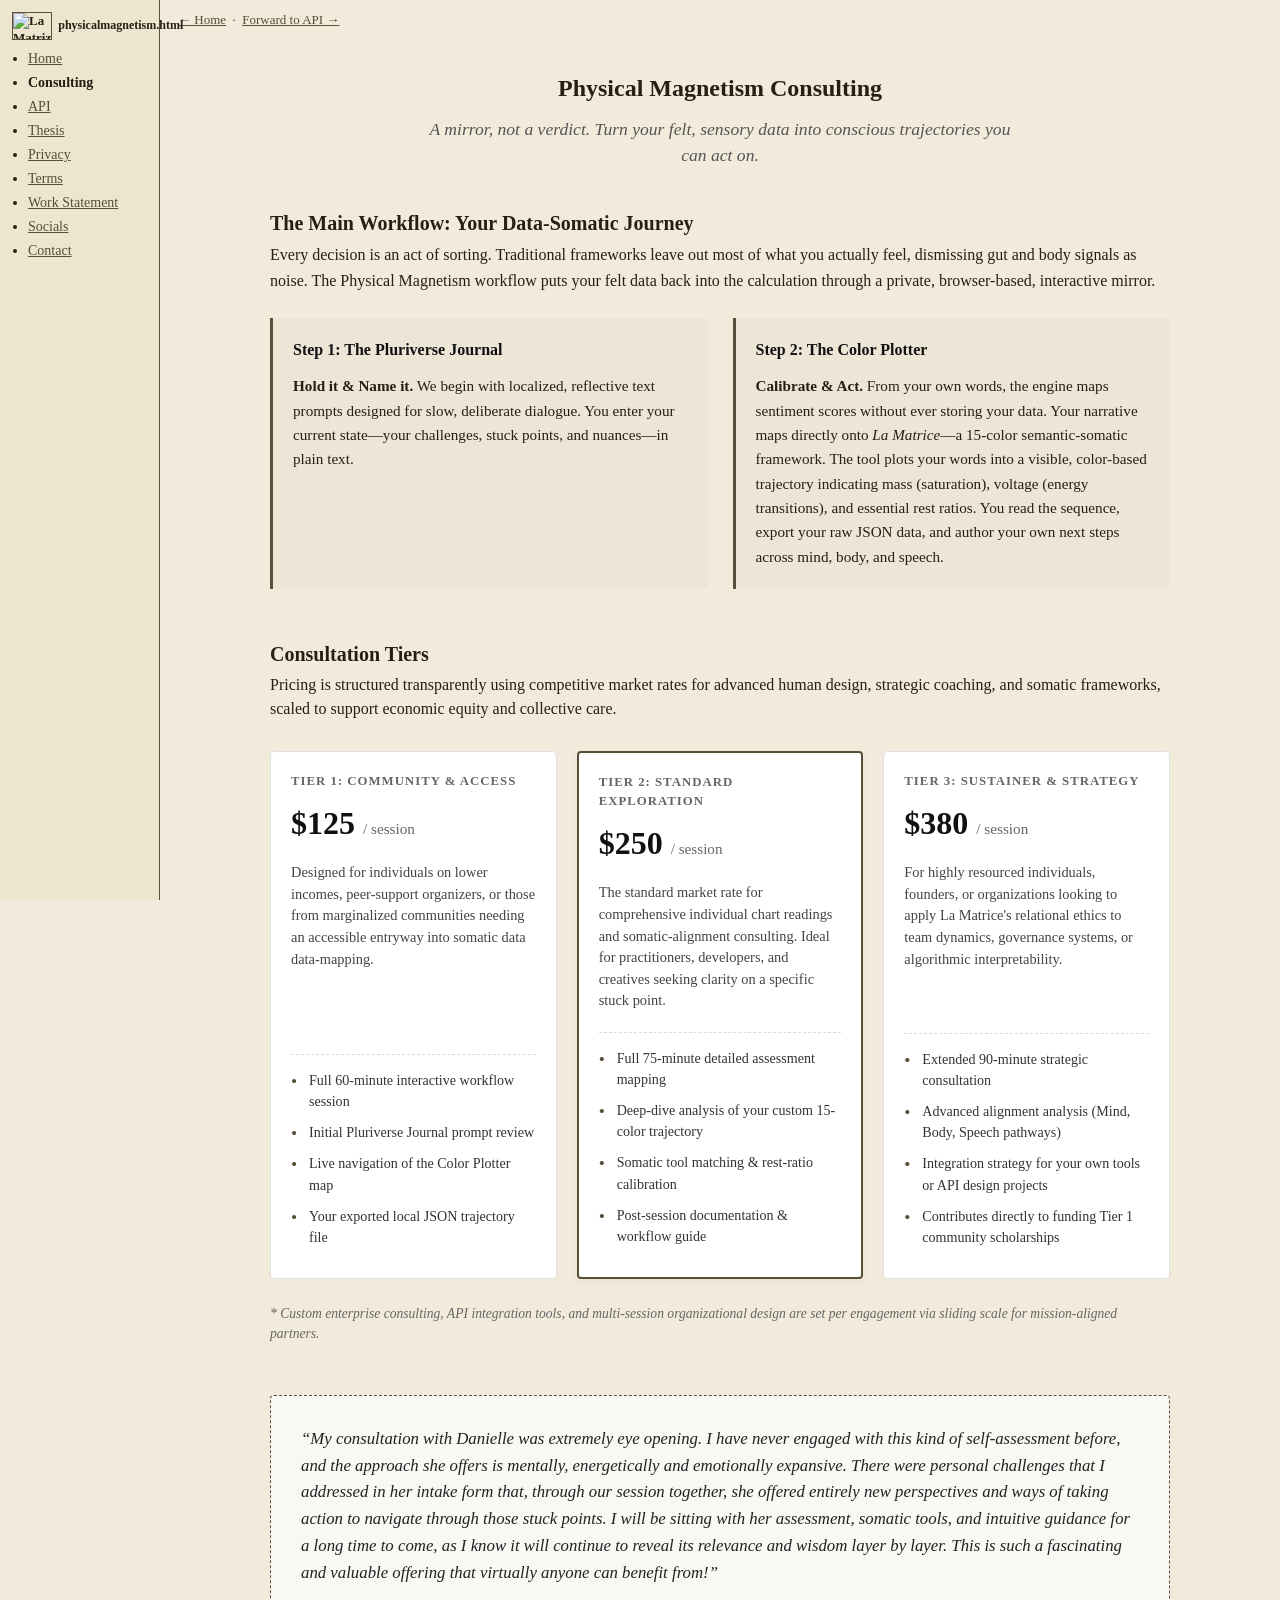
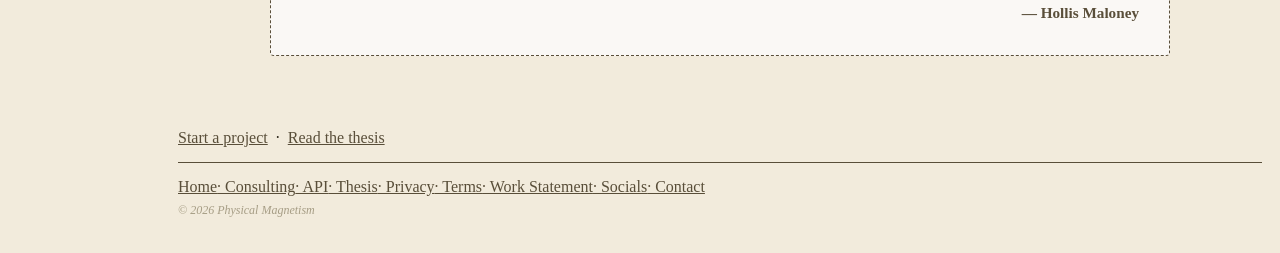
==== commit 3eed6c69: "Remove logo image from consulting section Removed the logo image from the consulting header." ====
--- a/consulting.html
+++ b/consulting.html
@@ -68,7 +68,6 @@
   
   <!-- BRAND HEADER & LOGO INTEGRATION -->
   <div class="consulting-header">
-    <img src="la matriz root only.png" alt="La Matrice - Physical Magnetism Consulting" class="consulting-logo" />
     <h1>Physical Magnetism Consulting</h1>
     <p class="subtitle">A mirror, not a verdict. Turn your felt, sensory data into conscious trajectories you can act on.</p>
   </div>
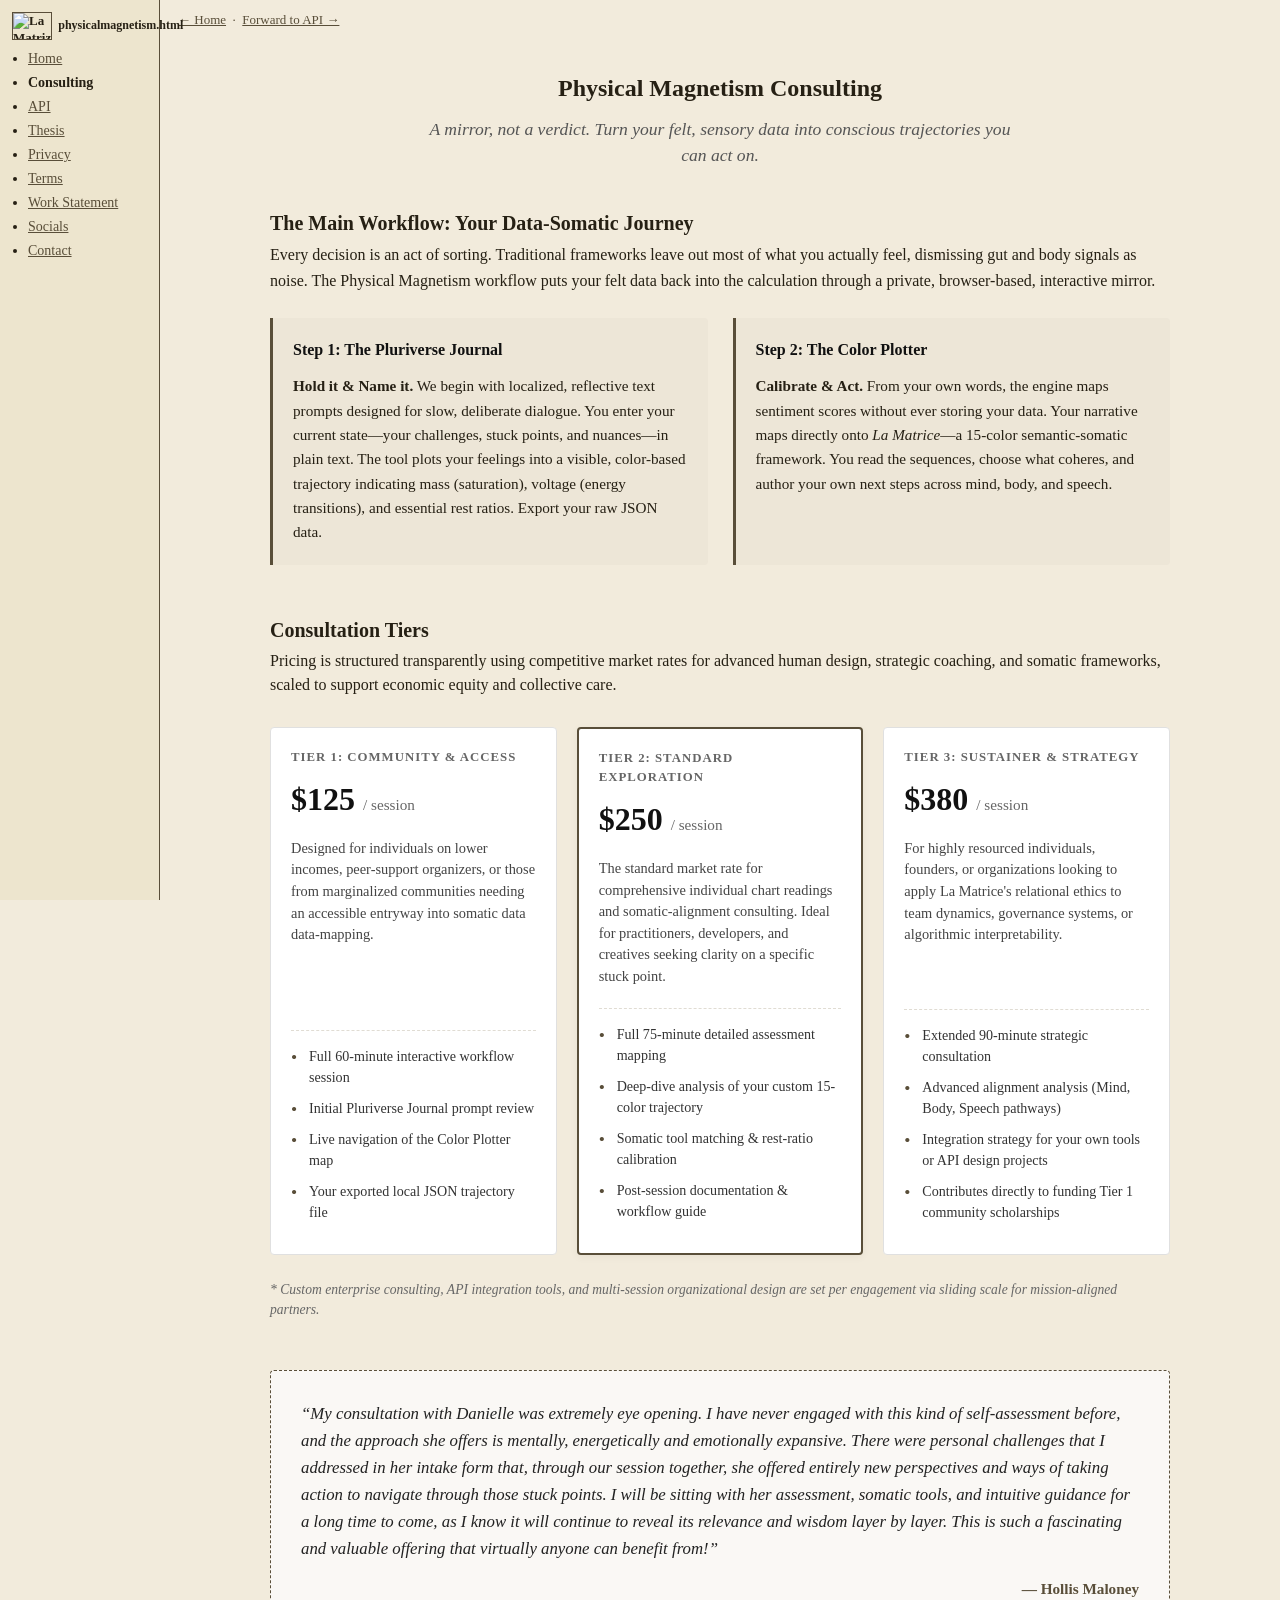
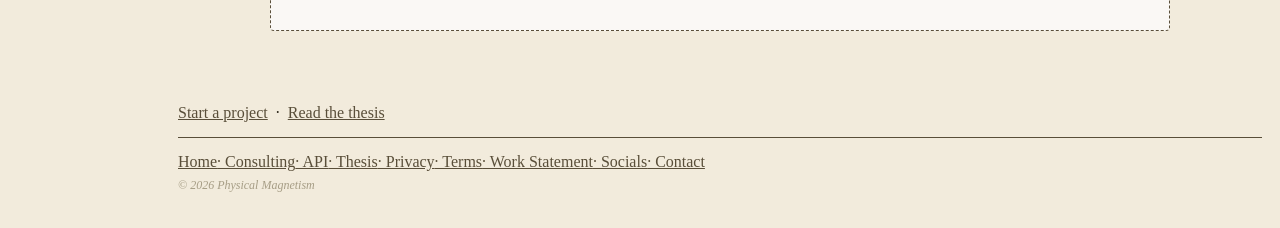
==== commit 6bc372fb: "Enhance workflow steps with additional details Added details about data export and visualization in " ====
--- a/consulting.html
+++ b/consulting.html
@@ -82,12 +82,12 @@
     <div class="workflow-steps">
       <div class="step-card">
         <h3>Step 1: The Pluriverse Journal</h3>
-        <p><strong>Hold it & Name it.</strong> We begin with localized, reflective text prompts designed for slow, deliberate dialogue. You enter your current state—your challenges, stuck points, and nuances—in plain text. </p>
+        <p><strong>Hold it & Name it.</strong> We begin with localized, reflective text prompts designed for slow, deliberate dialogue. You enter your current state—your challenges, stuck points, and nuances—in plain text. The tool plots your feelings into a visible, color-based trajectory indicating mass (saturation), voltage (energy transitions), and essential rest ratios. Export your raw JSON data.  </p>
       </div>
       
       <div class="step-card">
         <h3>Step 2: The Color Plotter</h3>
-        <p><strong>Calibrate & Act.</strong> From your own words, the engine maps sentiment scores without ever storing your data. Your narrative maps directly onto <em>La Matrice</em>—a 15-color semantic-somatic framework. The tool plots your words into a visible, color-based trajectory indicating mass (saturation), voltage (energy transitions), and essential rest ratios. You read the sequence, export your raw JSON data, and author your own next steps across mind, body, and speech.</p>
+        <p><strong>Calibrate & Act.</strong> From your own words, the engine maps sentiment scores without ever storing your data. Your narrative maps directly onto <em>La Matrice</em>—a 15-color semantic-somatic framework. You read the sequences, choose what coheres, and author your own next steps across mind, body, and speech.</p>
       </div>
     </div>
   </div>
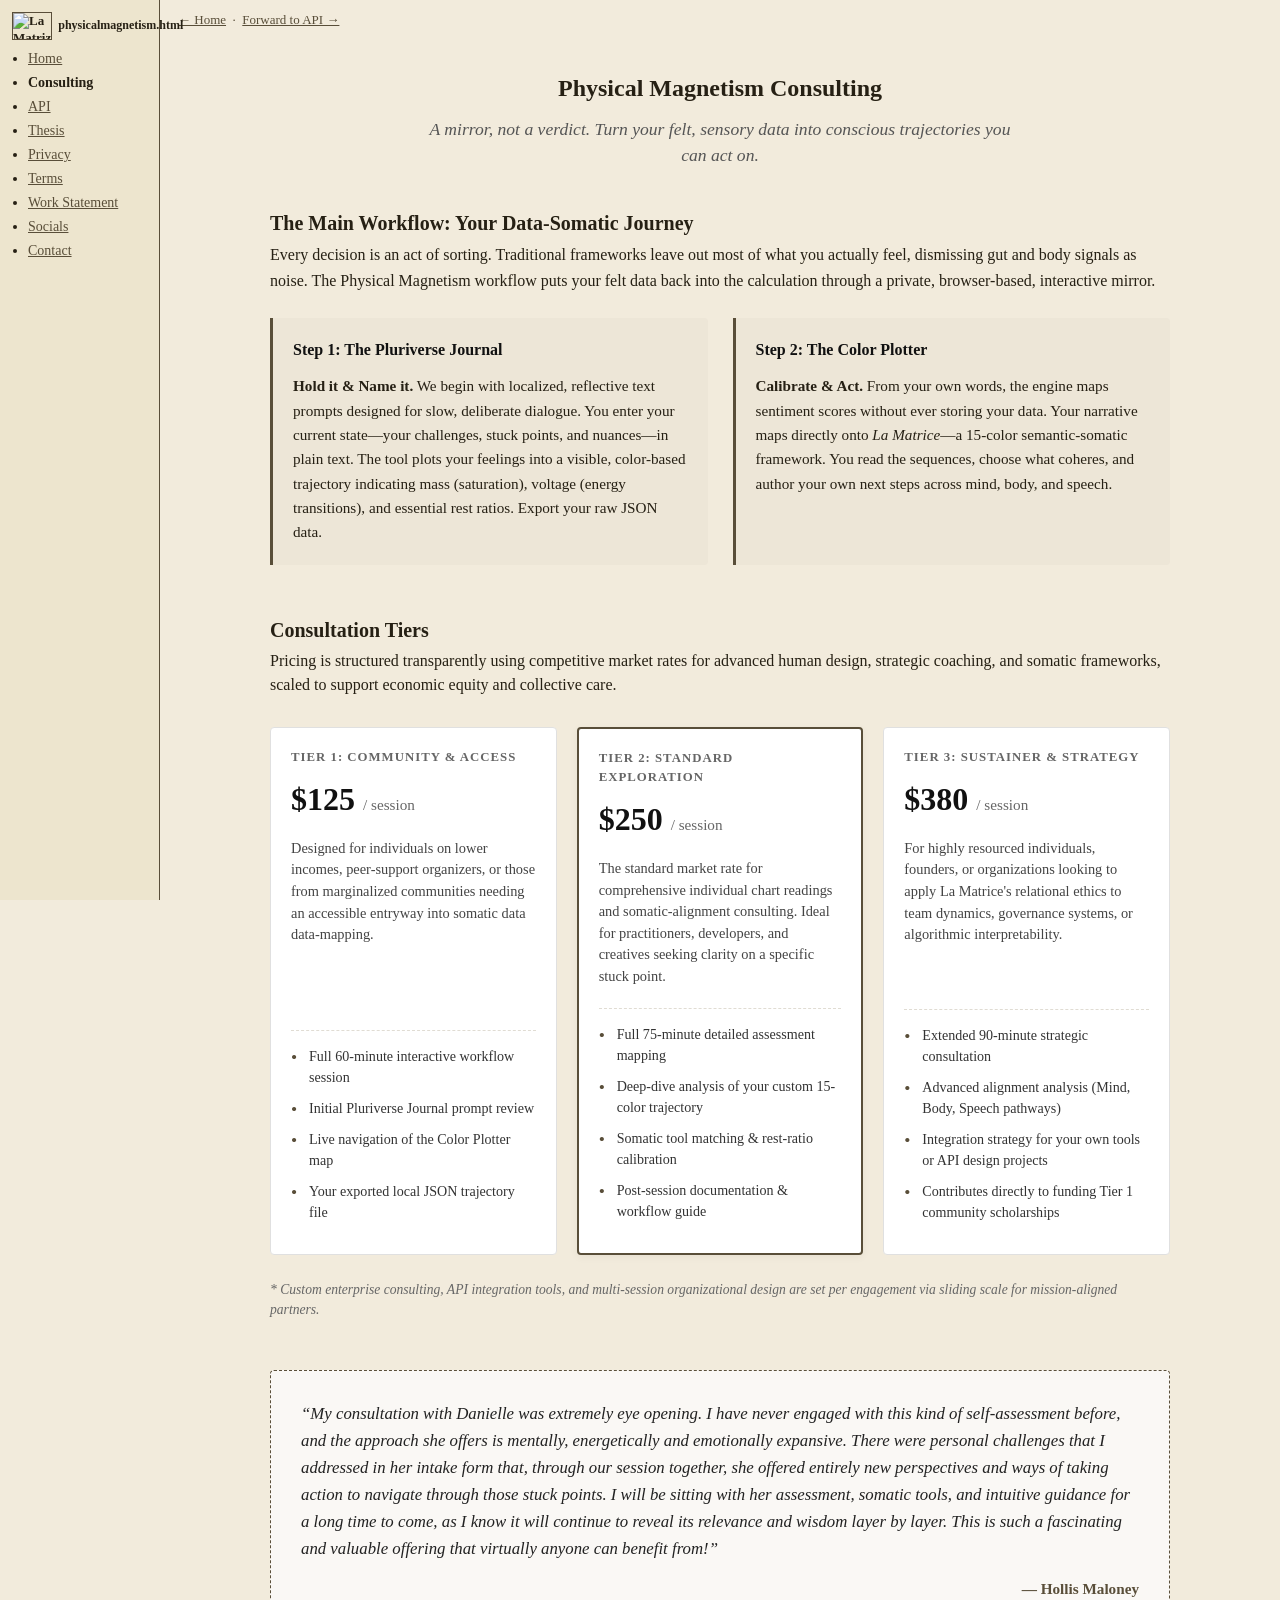
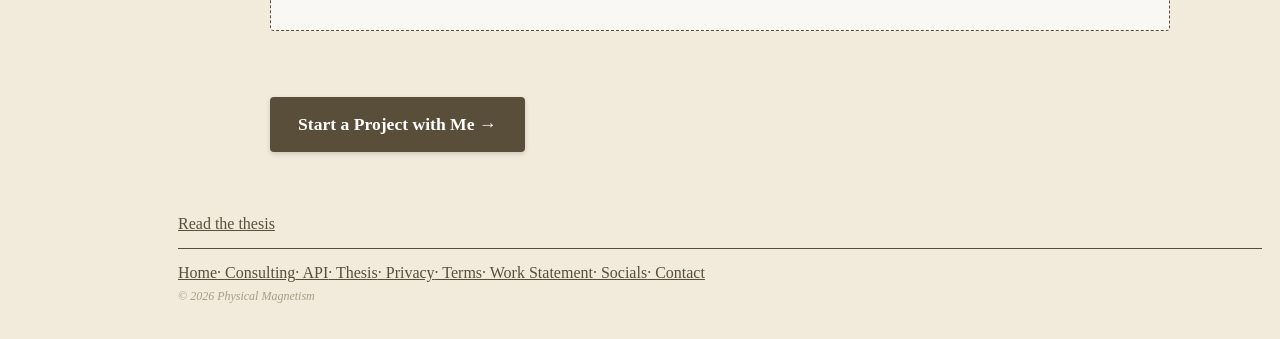
==== commit e5397cdc: "Add email button to start a project Added a button for starting a project via email." ====
--- a/consulting.html
+++ b/consulting.html
@@ -150,11 +150,26 @@
     <cite>— Hollis Maloney</cite>
   </div>
 
+  <div style="margin: 24px 0; padding: 16px 0;">
+      <a href="mailto:daniellegauthier2028@u.northwestern.edu" style="
+        display: inline-block;
+        background-color: #594E39; 
+        color: #ffffff; 
+        text-decoration: none; 
+        font-weight: bold; 
+        font-size: 1.1rem; 
+        padding: 14px 28px; 
+        border-radius: 4px; 
+        box-shadow: 0 2px 5px rgba(0,0,0,0.15);
+        transition: opacity 0.2s ease;
+      " onmouseover="this.style.opacity='0.9'" onmouseout="this.style.opacity='1'">
+        Start a Project with Me →
+      </a>
+    </div>
+
 </section>
 
     <p>
-      <a href="mailto:daniellegauthier2028@u.northwestern.edu">Start a project</a>
-      &nbsp;·&nbsp;
       <a href="/physicalmagnetism.html/thesis">Read the thesis</a>
     </p>
 
